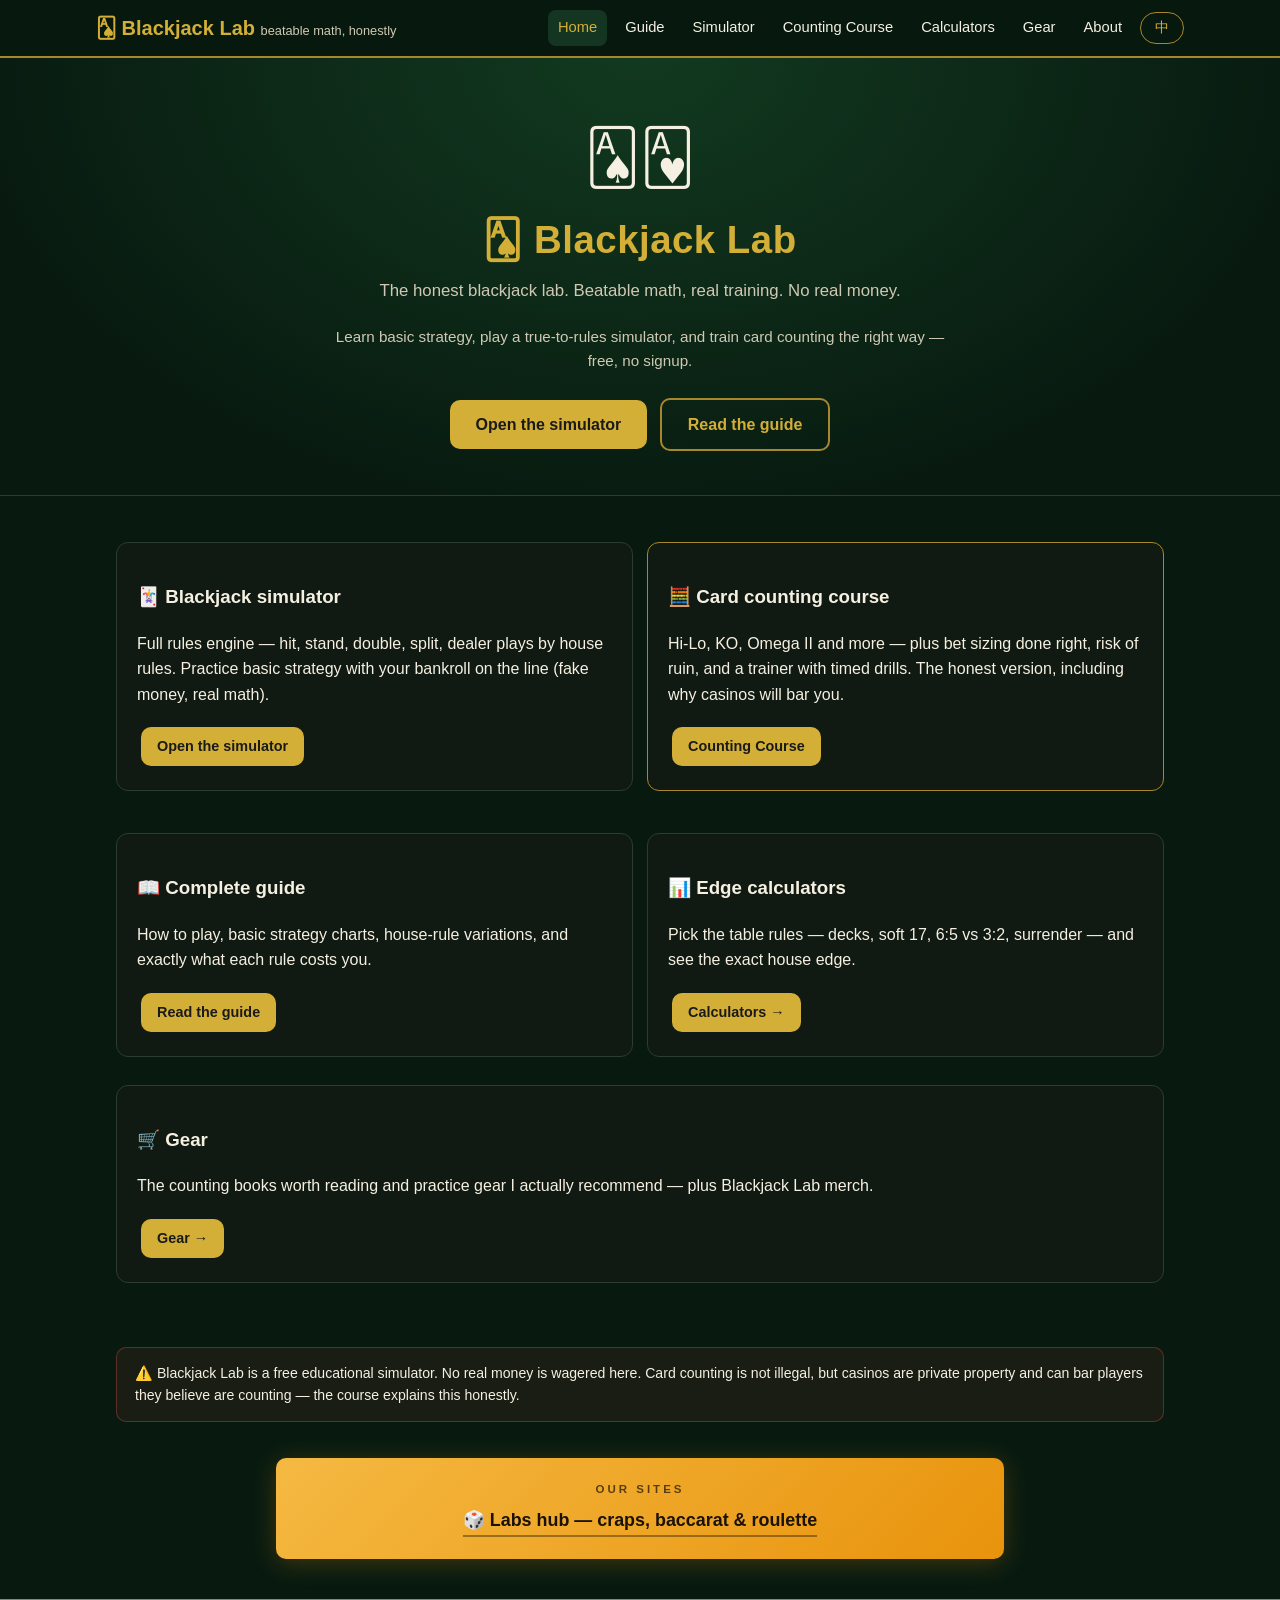
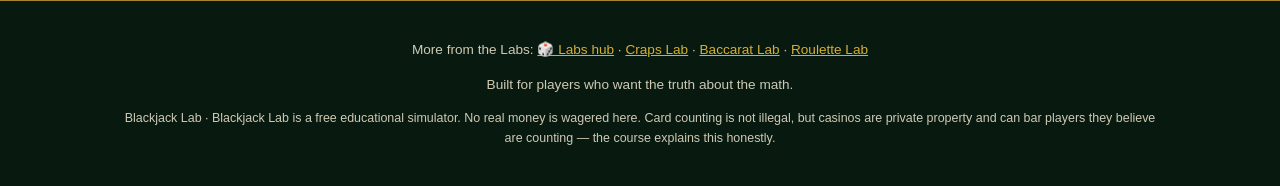
==== index.html @ e731d2fa "Blackjack Lab: full site launch (EN+ZH)" ====
<!DOCTYPE html>
<html lang="en">
<head>
<meta charset="utf-8">
<meta name="viewport" content="width=device-width, initial-scale=1">
<title>Blackjack Lab — Basic Strategy, Simulator & Card Counting Course</title>
<meta name="description" content="Free blackjack simulator with 6 game variants, basic strategy guide, and a full card counting course with trainer. Bilingual. No real money.">
<link rel="stylesheet" href="styles.css">
<script src="i18n.js"></script>
<!-- AdSense: paste verification/auto-ads script here -->
</head>
<body>
<script>document.write(navHTML('index.html'));</script>

<div class="hero">
  <div class="wrap">
    <div style="font-size:3.4rem;margin-bottom:8px">🂡🂱</div>
    <h1>🂡 Blackjack Lab</h1>
    <p class="sub" data-i18n="hero_tag"></p>
    <p class="sub" data-i18n="hero_sub" style="font-size:.95rem"></p>
    <a class="btn" href="simulator.html" data-i18n="cta_sim"></a>
    <a class="btn ghost" href="guide.html" data-i18n="cta_guide"></a>
  </div>
</div>

<div class="wrap">
  <section class="block">
    <div class="grid cols2">
      <div class="card">
        <h3>🃏 <span data-i18n="feat_sim_t"></span></h3>
        <p data-i18n="feat_sim_d"></p>
        <a class="btn small" href="simulator.html" data-i18n="cta_sim"></a>
      </div>
      <div class="card" style="border-color:var(--gold-dim)">
        <h3>🧮 <span data-i18n="feat_count_t"></span></h3>
        <p data-i18n="feat_count_d"></p>
        <a class="btn small" href="counting-course.html" data-i18n="nav_count"></a>
      </div>
      <div class="card">
        <h3>📖 <span data-i18n="feat_guide_t"></span></h3>
        <p data-i18n="feat_guide_d"></p>
        <a class="btn small" href="guide.html" data-i18n="cta_guide"></a>
      </div>
      <div class="card">
        <h3>📊 <span data-i18n="feat_calc_t"></span></h3>
        <p data-i18n="feat_calc_d"></p>
        <a class="btn small" href="calculators.html">Calculators →</a>
      </div>
    </div>
    <div class="card">
      <h3>🛒 <span data-i18n="feat_gear_t"></span></h3>
      <p data-i18n="feat_gear_d"></p>
      <a class="btn small" href="gear.html">Gear →</a>
    </div>
  </section>

  <script>document.write(disclosure());</script>
  </div>

<script>document.write(adSlot());</script>
<script>document.write(footerHTML());</script>
</body>
</html>
---- styles.css ----
/* Blackjack Lab — green felt theme, mobile-first. Adapted from the Labs family conventions. */
:root{
  --felt:#0e2a1a; --felt-dark:#081a10; --felt-light:#143522;
  --gold:#d4af37; --gold-dim:#a8872c;
  --cream:#f5f0e1; --cream-dim:#cfc9b4;
  --red:#c0392b; --red-bright:#e05252; --green:#1e7a46; --green-bright:#2ea862; --blue:#5aa9e6;
  --card:#101a12; --line:#2a3d2e;
  --radius:12px;
}
*{box-sizing:border-box}
html{-webkit-text-size-adjust:100%}
body{
  margin:0; background:var(--felt-dark); color:var(--cream);
  font-family:-apple-system,BlinkMacSystemFont,"Segoe UI",Roboto,"Helvetica Neue",Arial,"PingFang TC","Microsoft JhengHei",sans-serif;
  line-height:1.6;
}
a{color:var(--gold)}
.wrap{max-width:1080px;margin:0 auto;padding:0 16px}
/* ---------- header / nav ---------- */
header.site{position:sticky;top:0;z-index:50;background:rgba(8,26,16,.96);border-bottom:2px solid var(--gold-dim);backdrop-filter:blur(4px)}
.nav{display:flex;align-items:center;gap:8px;padding:10px 16px;max-width:1120px;margin:0 auto;flex-wrap:wrap}
.brand{font-weight:800;font-size:1.25rem;color:var(--gold);text-decoration:none;margin-right:auto;white-space:nowrap}
.brand small{color:var(--cream-dim);font-weight:400;font-size:.8rem}
.nav a.nl{color:var(--cream);text-decoration:none;padding:6px 10px;border-radius:8px;font-size:.92rem;white-space:nowrap}
.nav a.nl:hover,.nav a.nl.active{background:var(--felt-light);color:var(--gold)}
.langbtn{background:transparent;border:1px solid var(--gold-dim);color:var(--gold);border-radius:999px;padding:6px 14px;font-size:.85rem;cursor:pointer;white-space:nowrap}
.langbtn:hover{background:var(--gold);color:#1a1a1a}
/* ---------- hero ---------- */
.hero{background:radial-gradient(ellipse at 50% 0%,#123a20,#081a10 75%);text-align:center;padding:56px 16px 40px;border-bottom:1px solid var(--line)}
.hero h1{margin:0 0 8px;font-size:2.4rem;color:var(--gold);letter-spacing:.5px}
.hero p.sub{color:var(--cream-dim);max-width:640px;margin:0 auto 20px;font-size:1.05rem}
.btn{display:inline-block;background:var(--gold);color:#1a1a1a;font-weight:700;border:none;border-radius:10px;padding:12px 26px;font-size:1rem;cursor:pointer;text-decoration:none;margin:4px}
.btn:hover{background:#e8c34a}
.btn:disabled{opacity:.45;cursor:default}
.btn.ghost{background:transparent;color:var(--gold);border:2px solid var(--gold-dim)}
.btn.ghost:hover{border-color:var(--gold);color:var(--gold)}
.btn.danger{background:var(--red-bright);color:#fff}
.btn.small{padding:8px 16px;font-size:.9rem}
/* ---------- blackjack table ---------- */
.bjtable{background:radial-gradient(ellipse at 50% 30%,#14603a,#0b3520 70%);border:3px solid #6b4f1d;border-radius:18px;padding:18px;margin:16px 0;user-select:none}
.hand-area{margin:12px 0;text-align:center}
.hand-label{font-size:.85rem;color:var(--cream-dim);letter-spacing:1px;text-transform:uppercase;margin-bottom:8px}
.hand-total{display:inline-block;background:rgba(0,0,0,.45);border:1px solid var(--gold-dim);color:var(--gold);border-radius:999px;padding:2px 14px;font-weight:800;margin-left:8px}
.cards{display:flex;gap:8px;justify-content:center;flex-wrap:wrap;min-height:96px;align-items:center}
.pcard{width:64px;height:92px;border-radius:8px;background:#fdfbf4;color:#1a1a1a;display:flex;flex-direction:column;align-items:center;justify-content:center;font-weight:800;box-shadow:0 3px 8px rgba(0,0,0,.5);position:relative;animation:deal .25s}
.pcard.red{color:#b03a2e}
.pcard .rk{font-size:1.35rem;line-height:1}
.pcard .st{font-size:1.5rem;line-height:1}
.pcard.back{background:linear-gradient(135deg,#7a1f1a,#4a120e);border:2px solid var(--gold-dim)}
@keyframes deal{from{transform:translateY(-14px);opacity:0}to{transform:none;opacity:1}}
.handzone{border:2px dashed transparent;border-radius:12px;padding:8px;margin:6px 0}
.handzone.active{border-color:var(--gold)}
.handzone.done{opacity:.75}
.chiprack{display:flex;gap:8px;justify-content:center;margin:12px 0;flex-wrap:wrap}
.pchip{width:52px;height:52px;border-radius:50%;display:flex;align-items:center;justify-content:center;font-weight:800;cursor:pointer;border:3px dashed rgba(255,255,255,.5);color:#fff;font-size:.8rem}
.pchip.sel{outline:3px solid var(--gold);outline-offset:3px}
.actionbar{display:flex;gap:10px;justify-content:center;flex-wrap:wrap;margin:14px 0}
.actionbar .btn{min-width:104px}
/* ---------- trainer ---------- */
.trainercard{font-size:4rem;text-align:center;padding:28px 0}
.bigcount{font-size:3.2rem;font-weight:800;color:var(--gold);text-align:center}
.speedbtns{display:flex;gap:8px;justify-content:center;flex-wrap:wrap}
/* ---------- cards / sections ---------- */
section.block{padding:32px 0}
h2.sec{color:var(--gold);border-bottom:2px solid var(--line);padding-bottom:8px;margin-top:0}
.card{background:var(--card);border:1px solid var(--line);border-radius:var(--radius);padding:20px;margin:14px 0}
.grid{display:grid;gap:14px}
@media(min-width:720px){.grid.cols2{grid-template-columns:1fr 1fr}.grid.cols3{grid-template-columns:1fr 1fr 1fr}}
.kv{display:flex;justify-content:space-between;padding:6px 0;border-bottom:1px dashed var(--line);gap:12px}
.kv:last-child{border-bottom:none}
.kv b{color:var(--gold)}
.pos{color:var(--green-bright)} .neg{color:var(--red-bright)}
.pill{display:inline-block;background:var(--felt-light);border:1px solid var(--gold-dim);color:var(--gold);border-radius:999px;padding:2px 12px;font-size:.8rem;margin:2px}
/* ---------- tabs ---------- */
.tabs{display:flex;gap:6px;flex-wrap:wrap;margin:16px 0}
.tab{background:var(--card);border:1px solid var(--line);color:var(--cream);border-radius:10px;padding:10px 16px;cursor:pointer;font-size:.95rem}
.tab:hover{border-color:var(--gold)}
.tab.active{background:var(--gold);color:#1a1a1a;font-weight:700;border-color:var(--gold)}
.tabpane{display:none}
.tabpane.active{display:block;animation:fade .25s}
@keyframes fade{from{opacity:0}to{opacity:1}}
/* ---------- tables ---------- */
table.data{width:100%;border-collapse:collapse;font-size:.92rem;margin:12px 0}
table.data th,table.data td{padding:8px 10px;border-bottom:1px solid var(--line);text-align:left}
table.data th{color:var(--gold);font-weight:700;background:rgba(212,175,55,.06)}
table.data tr:hover td{background:rgba(212,175,55,.04)}
.num{text-align:right;font-variant-numeric:tabular-nums}
/* ---------- forms ---------- */
label.f{display:block;margin:10px 0 4px;color:var(--cream-dim);font-size:.9rem}
input[type=text],input[type=number],select{background:#101a12;border:1px solid var(--line);color:var(--cream);border-radius:8px;padding:10px 12px;font-size:1rem;width:100%;max-width:320px}
input:focus,select:focus{outline:2px solid var(--gold-dim)}
.rowflex{display:flex;gap:12px;flex-wrap:wrap;align-items:end}
.checkrow{display:flex;align-items:center;gap:8px;margin:8px 0}
.checkrow input{width:auto;accent-color:var(--gold)}
/* ---------- log ---------- */
.log{background:#060d08;border:1px solid var(--line);border-radius:8px;padding:12px;height:180px;overflow-y:auto;font-family:ui-monospace,monospace;font-size:.82rem}
.log div{padding:2px 0;border-bottom:1px dotted #223}
.stat-grid{display:grid;grid-template-columns:repeat(auto-fit,minmax(140px,1fr));gap:10px;margin:14px 0}
.stat{background:#060d08;border:1px solid var(--line);border-radius:10px;padding:12px;text-align:center}
.stat .v{font-size:1.5rem;font-weight:800;color:var(--gold)}
.stat .l{font-size:.78rem;color:var(--cream-dim)}
/* ---------- ad slots ---------- */
.ad-slot{margin:22px auto;max-width:728px;min-height:90px;border:1px dashed #4a5a52;border-radius:8px;display:flex;align-items:center;justify-content:center;color:#6b7a72;font-size:.75rem;letter-spacing:2px;background:rgba(255,255,255,.02)}
.ad-note{font-size:.78rem;color:#8a968f;text-align:center;max-width:640px;margin:0 auto 8px}
/* ---------- house ad: bottom banner, high-visibility ---------- */
.house-ad{margin:36px auto 8px;max-width:728px;border-radius:10px;background:linear-gradient(135deg,#f5b942,#e8930c);color:#1a1206;padding:22px 26px;text-align:center;box-shadow:0 4px 24px rgba(232,147,12,.25)}
.house-ad-label{display:block;font-size:.72rem;letter-spacing:3px;text-transform:uppercase;font-weight:700;opacity:.7;margin-bottom:8px}
.house-ad-link{display:inline-block;font-size:1.12rem;font-weight:800;color:#1a1206;text-decoration:none;border-bottom:2px solid rgba(26,18,6,.4);letter-spacing:normal}
.house-ad-link:hover{border-bottom-color:#1a1206}
/* ---------- misc ---------- */
footer.site{border-top:2px solid var(--gold-dim);margin-top:40px;padding:24px 16px;text-align:center;color:var(--cream-dim);font-size:.85rem}
.disclosure{background:rgba(224,82,82,.08);border:1px solid rgba(224,82,82,.35);border-radius:10px;padding:14px 18px;font-size:.88rem;margin:18px 0}
.callout{background:rgba(212,175,55,.08);border-left:4px solid var(--gold);padding:12px 16px;border-radius:0 10px 10px 0;margin:14px 0}
.warnbox{background:rgba(224,82,82,.08);border-left:4px solid var(--red-bright);padding:12px 16px;border-radius:0 10px 10px 0;margin:14px 0}
details{background:var(--card);border:1px solid var(--line);border-radius:10px;padding:12px 16px;margin:10px 0}
summary{cursor:pointer;font-weight:700;color:var(--gold)}
.quiz-opt{display:block;width:100%;text-align:left;background:var(--card);border:1px solid var(--line);color:var(--cream);border-radius:10px;padding:12px;margin:8px 0;cursor:pointer;font-size:1rem}
.quiz-opt:hover{border-color:var(--gold)}
.quiz-opt.right{border-color:var(--green);background:rgba(76,175,125,.12)}
.quiz-opt.wrong{border-color:var(--red-bright);background:rgba(224,82,82,.12)}
.big{font-size:1.15rem}
.center{text-align:center}
.muted{color:var(--cream-dim)}
.mt{margin-top:18px}
.stratgrid{display:grid;grid-template-columns:repeat(auto-fill,minmax(64px,1fr));gap:4px;font-size:.8rem;margin:10px 0}
.stratgrid .h{background:var(--gold);color:#1a1a1a;font-weight:800;border-radius:6px;padding:6px 2px;text-align:center}
.stratgrid .c{background:var(--felt-light);border:1px solid var(--line);border-radius:6px;padding:6px 2px;text-align:center;font-weight:700}
.stratgrid .c.H{background:#2e7d32;color:#fff}
.stratgrid .c.S{background:#b03a2e;color:#fff}
.stratgrid .c.D{background:#1a5fa8;color:#fff}
.stratgrid .c.P{background:#7a5c1e;color:#fff}
@media(max-width:560px){.hero h1{font-size:1.8rem}.pcard{width:52px;height:76px}}
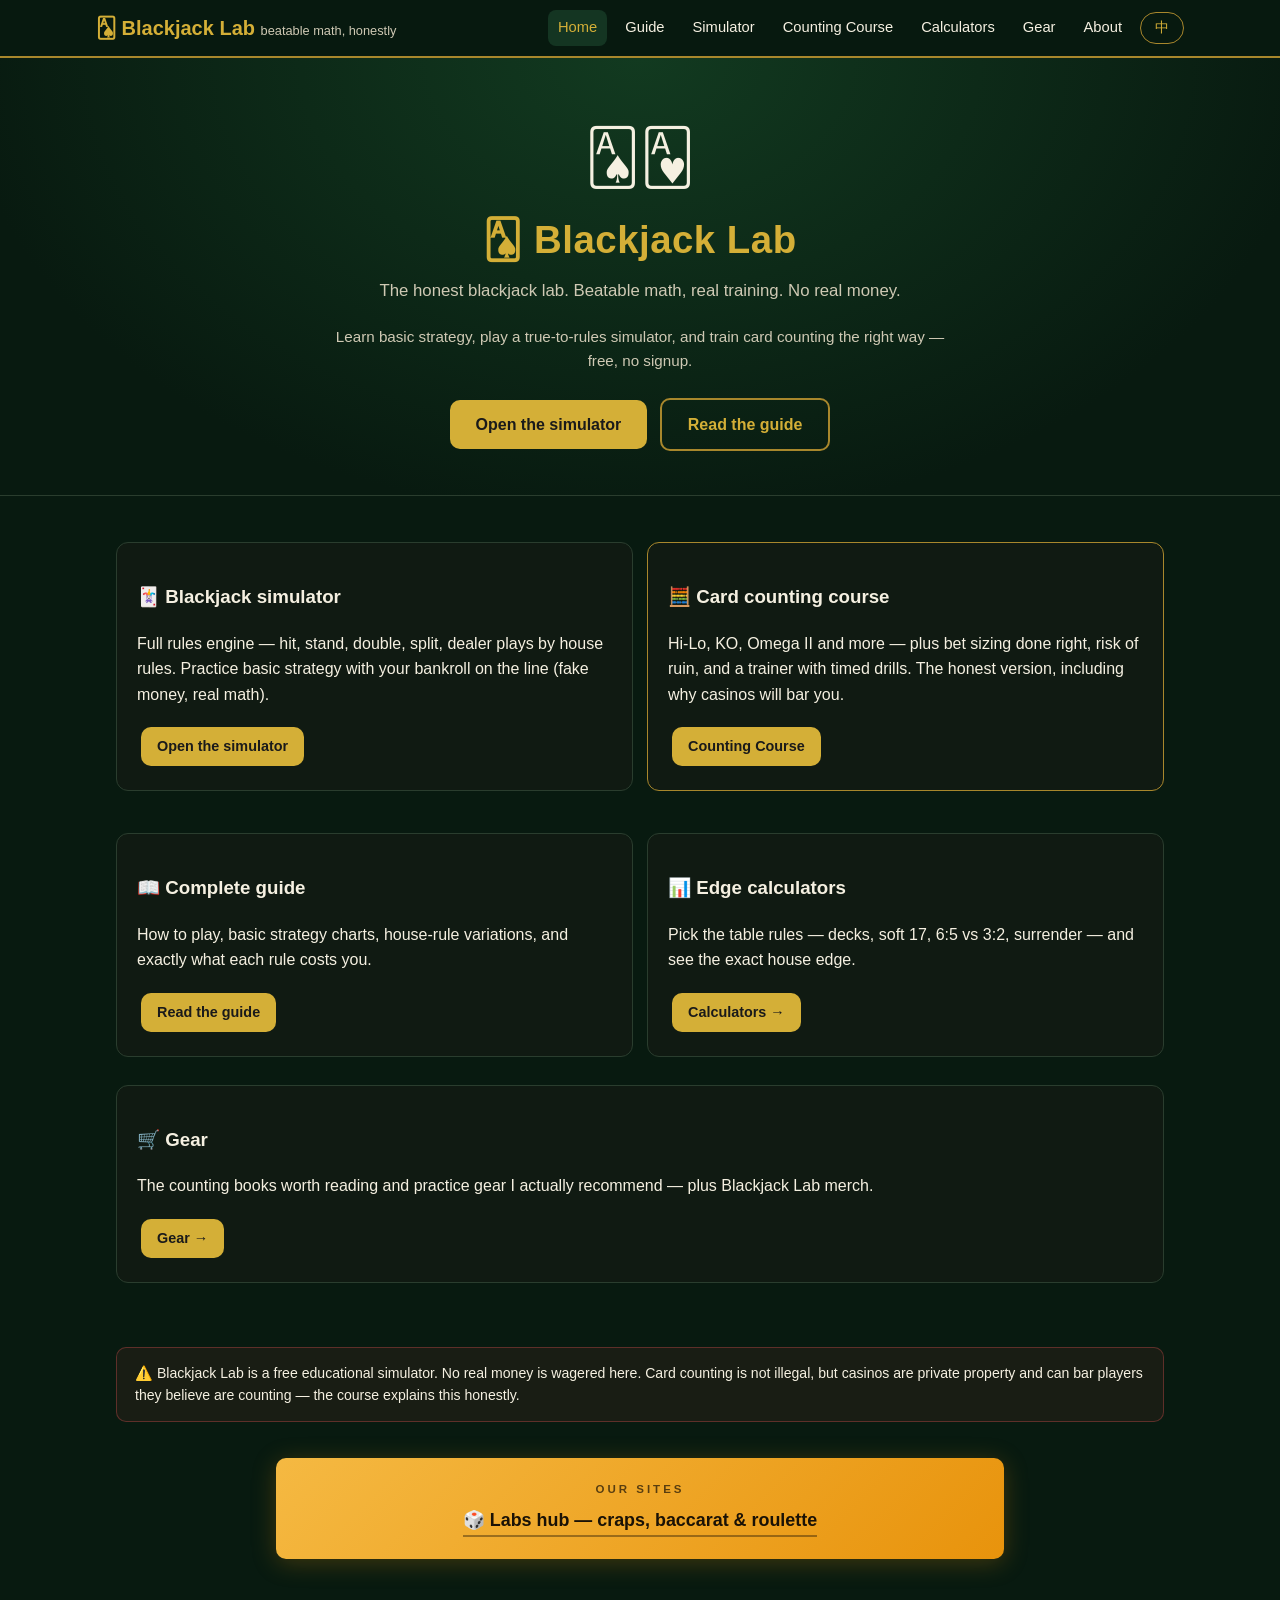
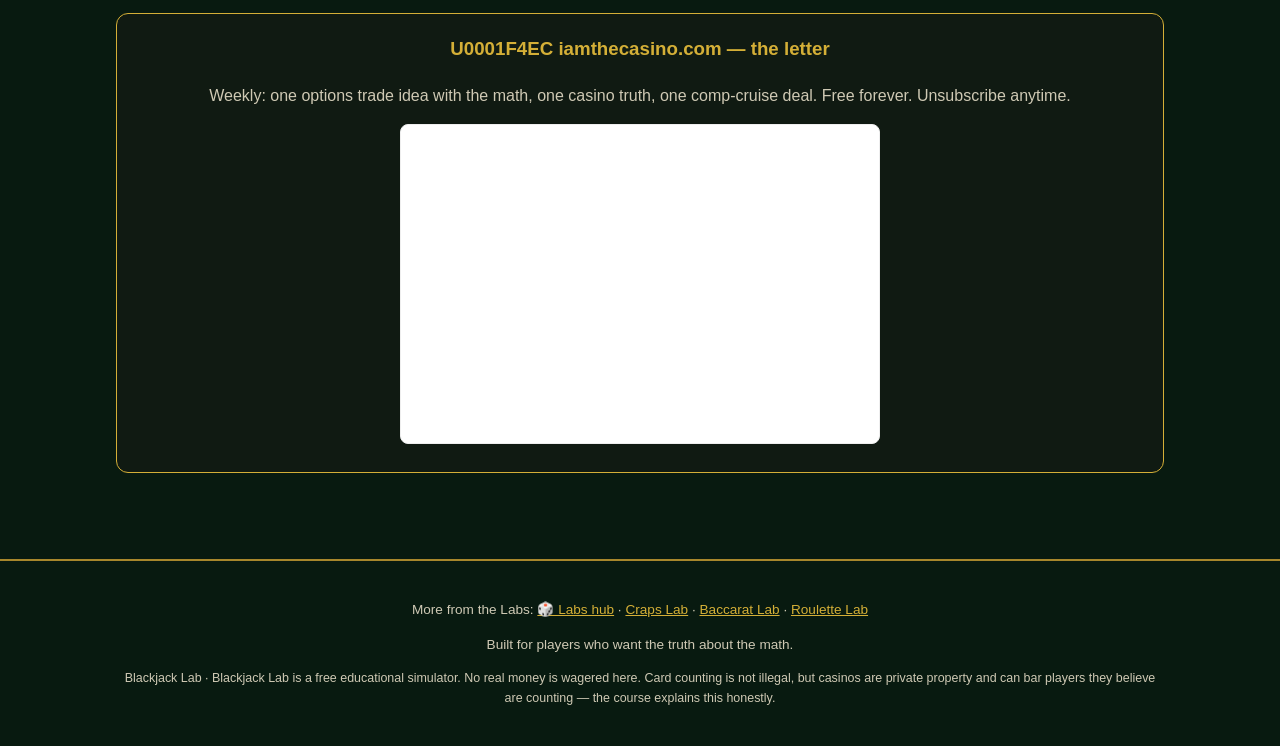
==== commit de77faba: "Add GA4 measurement (Hedgewiz Sites)" ====
--- a/index.html
+++ b/index.html
@@ -1,6 +1,14 @@
 <!DOCTYPE html>
 <html lang="en">
 <head>
+<script async src="https://www.googletagmanager.com/gtag/js?id=G-N0LGTQS4FD"></script>
+<script>
+  window.dataLayer = window.dataLayer || [];
+  function gtag(){dataLayer.push(arguments);}
+  gtag('js', new Date());
+  gtag('config', 'G-N0LGTQS4FD');
+</script>
+
 <meta charset="utf-8">
 <meta name="viewport" content="width=device-width, initial-scale=1">
 <title>Blackjack Lab — Basic Strategy, Simulator & Card Counting Course</title>
